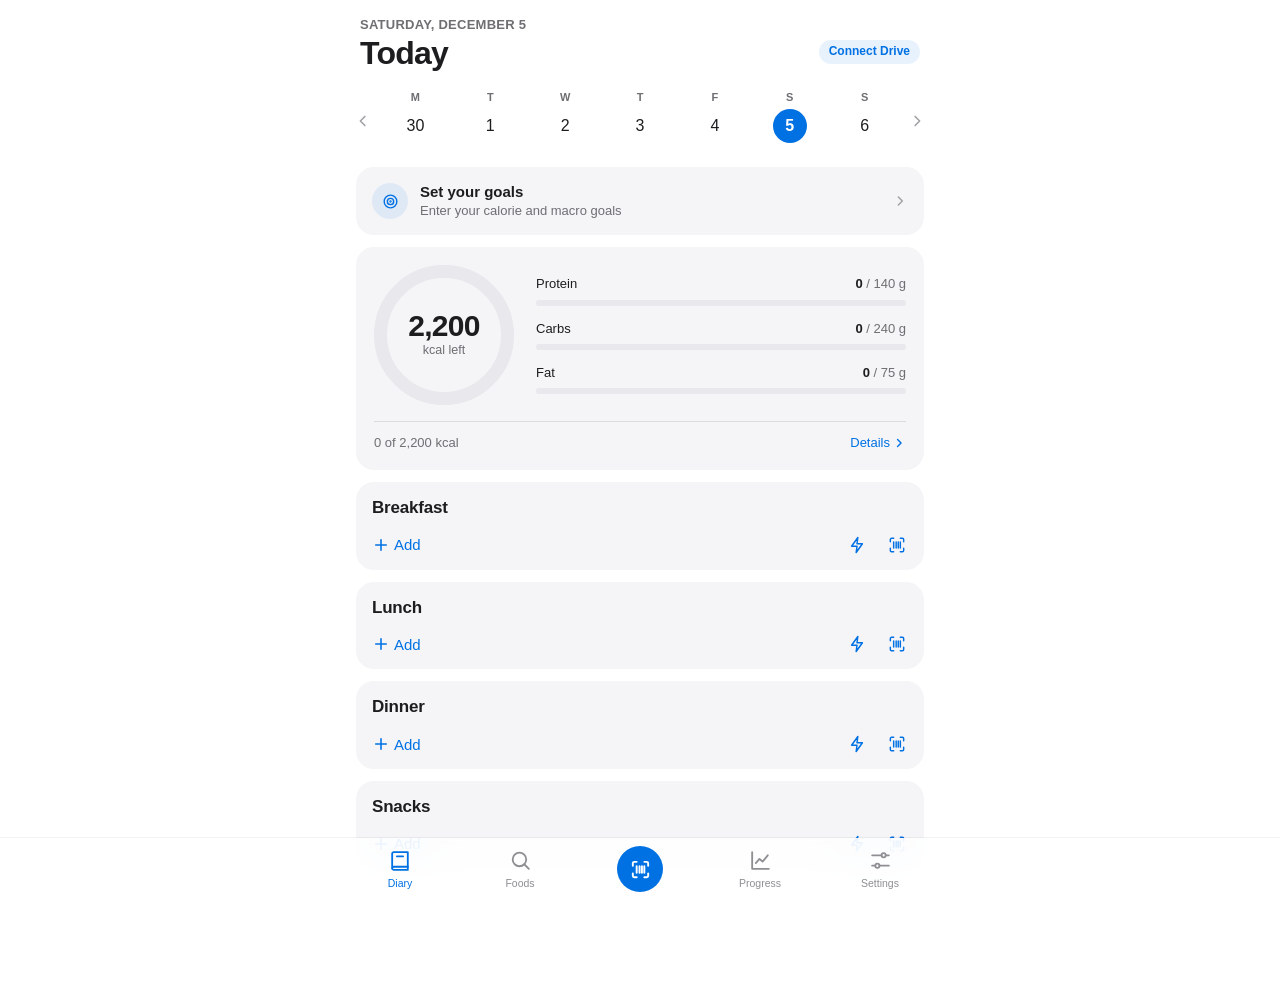
==== index.html @ a3d45254 "Harden security and release process (step 10) Strict Content-Security-Policy (meta tag): own scripts" ====
<!doctype html>
<html lang="de" data-theme="light">
<head>
<meta charset="utf-8">
<!-- Content-Security-Policy. GitHub Pages cannot send headers, so this is a meta tag (frame-ancestors is not available that way).
     Why it matters: the app holds a Google Drive token and renders text from Open Food Facts, USDA and Drive files.
     No inline or eval'd script; network and images only to the hosts below. tests/security.test.js keeps this list honest. -->
<meta http-equiv="Content-Security-Policy" content="default-src 'self'; script-src 'self' https://accounts.google.com/gsi/client; style-src 'self' 'unsafe-inline' https://accounts.google.com/gsi/style; style-src-elem 'self' https://accounts.google.com/gsi/style; style-src-attr 'unsafe-inline'; img-src 'self' data: blob: https://images.openfoodfacts.org; connect-src 'self' https://www.googleapis.com https://accounts.google.com/gsi/ https://world.openfoodfacts.org https://search.openfoodfacts.org https://api.nal.usda.gov; frame-src https://accounts.google.com/gsi/; media-src 'self' blob:; worker-src 'self'; manifest-src 'self'; object-src 'none'; base-uri 'none'; form-action 'none'">
<meta name="viewport" content="width=device-width,initial-scale=1,viewport-fit=cover">
<meta name="theme-color" content="#ffffff">
<meta name="description" content="FitScan – Free calorie &amp; macro tracker – unlimited barcode scans, no paywall. No account, your data stays on your device.">
<title>FitScan – Free calorie &amp; macro tracker</title>
<link rel="manifest" href="manifest.webmanifest">
<link rel="icon" href="icons/icon.svg" type="image/svg+xml">
<link rel="icon" href="icons/favicon-32.png" sizes="32x32">
<link rel="apple-touch-icon" href="icons/icon-180.png">
<meta name="apple-mobile-web-app-capable" content="yes">
<meta name="apple-mobile-web-app-status-bar-style" content="default">
<link rel="stylesheet" href="style.css">
</head>
<body>
<div id="app">
  <header class="topbar">
    <div class="grow"><p id="pageSub" class="eyebrow hidden"></p><h1 id="pageTitle">Tagebuch</h1></div>
    <div id="topActions"></div>
    <button id="syncPill" class="sync-pill" type="button" aria-live="polite"></button>
  </header>
  <main id="view"></main>
  <nav class="tabbar">
    <button data-tab="diary" class="active"><span data-ic="book"></span><span data-t="Tagebuch">Tagebuch</span></button>
    <button data-tab="library"><span data-ic="search"></span><span data-t="Lebensmittel">Lebensmittel</span></button>
    <button data-tab="scan" class="scan-tab" data-tl="Scannen" aria-label="Scannen"><span class="scan-btn" data-ic="scan"></span></button>
    <button data-tab="progress"><span data-ic="chart"></span><span data-t="Fortschritt">Fortschritt</span></button>
    <button data-tab="profile"><span data-ic="settings"></span><span data-t="Einstellungen">Einstellungen</span></button>
  </nav>
</div>
<div id="sheetBackdrop" class="backdrop hidden"></div>
<div id="sheet" class="sheet hidden" role="dialog" aria-modal="true"></div>
<div id="scanner" class="scanner hidden">
  <video id="scanVideo" playsinline muted></video>
  <div class="scan-frame"><i></i><i></i><i></i><i></i></div>
  <div class="scan-top"><button class="glass-btn" id="scanClose" data-ic="x" data-tl="Schließen"></button><span id="scanStatus"></span><button class="glass-btn" id="scanTorch" data-ic="torch" data-tl="Licht"></button></div>
  <div id="scanTray" class="tray"></div>
  <div class="scan-bottom">
    <button class="glass-pill" id="scanMode"><span data-ic="repeat"></span><span id="scanModeL"></span></button>
    <div class="scan-actions">
      <button class="glass-pill" id="scanManual"><span data-ic="keyboard"></span><span data-t="Nummer eingeben">Nummer eingeben</span></button>
      <label class="glass-pill"><span data-ic="image"></span><span data-t="Foto">Foto</span><input type="file" accept="image/*" id="scanFile" hidden></label>
    </div>
  </div>
</div>
<div id="toast" class="toast" role="status" aria-live="polite"></div>
<script src="vendor/chart.umd.min.js"></script>
<script src="vendor/zxing.min.js"></script>
<script src="i18n.js"></script>
<script src="foods.js"></script>
<script src="icons.js"></script>
<script src="core.js"></script>
<script src="ui.js"></script>
<script src="usda.js"></script>
<script src="diary.js"></script>
<script src="food.js"></script>
<script src="progress.js"></script>
<script src="settings.js"></script>
<script src="dayfile.js"></script>
<script src="merge.js"></script>
<script src="driveclient.js"></script>
<script src="driveauth.js"></script>
<script src="sync.js"></script>
<script src="syncapp.js"></script>
</body>
</html>
---- style.css ----
/* FitScan – design tokens */
:root {
  --bg: #fff; --fill: #f5f5f7; --fill2: #e8e8ed; --track: #e8e8ed; --switch-off: #e3e3e8;
  --line: rgba(0, 0, 0, .07); --sep: rgba(60, 60, 67, .13);
  --txt: #1d1d1f; --mut: #6e6e73; --mut2: #a1a1a6; --tab-off: #8e8e93;
  --acc: #0071e3; --acc-soft: rgba(0, 113, 227, .09);
  --p: #6250d6; --c: #eb6834; --f: #1baf7a; --flame: #ff9500;
  --danger: #ff3b30; --danger-ink: #d70015;
  --safeb: env(safe-area-inset-bottom, 0px); --safet: env(safe-area-inset-top, 0px);
  --font: -apple-system, BlinkMacSystemFont, "SF Pro Text", "SF Pro Display", Inter, "Segoe UI Variable Text", "Segoe UI", Roboto, "Helvetica Neue", Arial, sans-serif;
  color-scheme: light;
}
[data-theme=dark] {
  --bg: #000; --fill: #1c1c1e; --fill2: #2c2c2e; --track: #2c2c2e; --switch-off: #39393d;
  --line: rgba(255, 255, 255, .09); --sep: rgba(84, 84, 88, .55);
  --txt: #f5f5f7; --mut: #98989d; --mut2: #636366;
  --acc: #0a84ff; --acc-soft: rgba(10, 132, 255, .16);
  --p: #9085e9; --c: #d95926; --f: #199e70;
  --danger: #ff453a; --danger-ink: #ff6961;
  color-scheme: dark;
}

/* Base */
* { box-sizing: border-box; -webkit-tap-highlight-color: transparent; }
html, body { margin: 0; background: var(--bg); color: var(--txt); font: 16px/1.4 var(--font); -webkit-font-smoothing: antialiased; text-rendering: optimizeLegibility; }
button, input, select { font: inherit; color: inherit; }
button { cursor: pointer; }
:focus-visible { outline: 2px solid var(--acc); outline-offset: 2px; }
.hidden { display: none !important; }
.grow { flex: 1; min-width: 0; }
.ic { width: 1.2em; height: 1.2em; flex: none; display: inline-block; vertical-align: -.22em; }
.ic.fill { fill: #ff9f0a; color: #ff9f0a; }
b, .stat-v, .kcal, .row-val, .card-v, .big { font-variant-numeric: tabular-nums; }
.acc { color: var(--acc); }
.mut, .sub { color: var(--mut); }
.center { text-align: center; }

/* Shell */
#app { max-width: 600px; margin: 0 auto; min-height: 100vh; padding-bottom: calc(92px + var(--safeb)); }
.topbar { position: sticky; top: 0; z-index: 5; display: flex; align-items: flex-end; gap: 12px; padding: calc(16px + var(--safet)) 20px 10px; background: var(--bg); transition: box-shadow .2s, background .2s; }
.topbar.scrolled { background: color-mix(in srgb, var(--bg) 82%, transparent); -webkit-backdrop-filter: saturate(180%) blur(20px); backdrop-filter: saturate(180%) blur(20px); box-shadow: 0 .5px 0 var(--sep); }
.topbar h1 { margin: 0; font-size: 32px; line-height: 1.12; font-weight: 700; letter-spacing: -.024em; white-space: nowrap; overflow: hidden; text-overflow: ellipsis; }
.eyebrow { margin: 0 0 2px; font-size: 13px; font-weight: 600; color: var(--mut); text-transform: uppercase; letter-spacing: .02em; }
#topActions { display: flex; gap: 4px; padding-bottom: 4px; }
.top-btn { border: 0; background: none; color: var(--acc); font-size: 16px; font-weight: 500; padding: 6px 4px; }
main { padding: 6px 16px 24px; }

.tabbar { position: fixed; bottom: 0; left: 0; right: 0; z-index: 10; display: flex; justify-content: space-around; align-items: center;
  padding: 6px max(8px, calc(50% - 300px)) calc(6px + var(--safeb)); background: color-mix(in srgb, var(--bg) 82%, transparent);
  -webkit-backdrop-filter: saturate(180%) blur(20px); backdrop-filter: saturate(180%) blur(20px); box-shadow: 0 -.5px 0 var(--sep); }
.tabbar button { flex: 1; height: 50px; border: 0; background: none; display: flex; flex-direction: column; align-items: center; justify-content: center; gap: 3px; font-size: 10.5px; font-weight: 500; color: var(--tab-off); }
.tabbar button > span:first-child { display: flex; }
.tabbar .ic { width: 25px; height: 25px; }
.tabbar button.active { color: var(--acc); }
.scan-btn { width: 46px; height: 46px; border-radius: 50%; background: var(--acc); color: #fff; align-items: center; justify-content: center; transition: transform .15s; }
.scan-tab:active .scan-btn { transform: scale(.92); }
.tabbar .scan-btn .ic { width: 23px; height: 23px; stroke-width: 2; }

/* Cards & lists */
.card { background: var(--fill); border-radius: 18px; padding: 16px; margin-bottom: 12px; }
.card.list { padding: 0; overflow: hidden; }
.card-h { display: flex; align-items: baseline; justify-content: space-between; gap: 10px; margin-bottom: 12px; }
.card-h h3 { margin: 0; font-size: 17px; font-weight: 600; letter-spacing: -.012em; }
.card-v { font-size: 15px; color: var(--mut); }
.row-item { position: relative; display: flex; align-items: center; gap: 12px; width: 100%; min-height: 50px; padding: 11px 16px; border: 0; background: none; text-align: left; color: inherit; font: inherit; --inset: 16px; }
.row-item + .row-item::before { content: ''; position: absolute; top: 0; right: 0; left: var(--inset); height: .5px; background: var(--sep); }
.row-item.food, .row-item.entry, .row-item.action { --inset: 68px; }
.row-item.nav { --inset: 60px; }
button.row-item:active, .row-item.food:active, .row-item.entry:active, label.row-item.nav:active { background: var(--fill2); }
.row-item.food, .row-item.entry, label.row-item.nav { cursor: pointer; }
.nm { display: block; font-weight: 500; white-space: nowrap; overflow: hidden; text-overflow: ellipsis; }
.sub { display: block; font-size: 13px; white-space: nowrap; overflow: hidden; text-overflow: ellipsis; }
.row-val { font-size: 15px; color: var(--mut); white-space: nowrap; }
.row-val.acc { color: var(--acc); font-weight: 500; }
.row-val b { color: var(--txt); font-weight: 500; }
.row-ic { width: 30px; height: 30px; border-radius: 8px; background: var(--acc-soft); color: var(--acc); display: flex; align-items: center; justify-content: center; flex: none; }
.row-ic .ic { width: 18px; height: 18px; }
.ic.chev { width: 16px; height: 16px; color: var(--mut2); stroke-width: 2.25; }
.list-h { padding: 16px 16px 6px; font-size: 13px; font-weight: 600; color: var(--mut); }
.list-h + .row-item::before { display: none; }
.danger-row { justify-content: center; color: var(--danger-ink); font-weight: 500; }
.kcal { font-size: 15px; font-weight: 500; white-space: nowrap; }

.sec { display: flex; align-items: baseline; justify-content: space-between; gap: 10px; margin: 26px 4px 10px; }
.sec h4 { margin: 0; font-size: 20px; font-weight: 700; letter-spacing: -.018em; }
.sec > span { font-size: 13px; color: var(--mut); }
.sec .link-btn { padding: 0; }
.sec .cols { display: flex; gap: 0; }
.sec .cols span { width: 76px; text-align: right; }

/* Buttons */
.btn { height: 50px; padding: 0 20px; border: 0; border-radius: 14px; background: var(--acc); color: #fff; font-size: 16px; font-weight: 600; display: inline-flex; align-items: center; justify-content: center; gap: 8px; transition: transform .12s, opacity .12s; white-space: nowrap; }
.btn:active { transform: scale(.98); opacity: .85; }
.btn.block { display: flex; width: 100%; }
.btn.secondary { background: var(--acc-soft); color: var(--acc); }
.btn.plain { background: none; color: var(--acc); height: 44px; font-weight: 500; }
.btn.danger { background: var(--danger); }
.btn.danger-text { color: var(--danger-ink); }
.btn.sm { height: 32px; padding: 0 14px; border-radius: 999px; font-size: 14px; }
.btn[disabled] { opacity: .4; pointer-events: none; }
.btn .ic { width: 18px; height: 18px; }
main > .btn.block { margin-bottom: 12px; }
.stack { display: grid; gap: 8px; margin-top: 16px; }
.link-btn { border: 0; background: none; color: var(--acc); font-size: 15px; font-weight: 500; display: inline-flex; align-items: center; gap: 4px; padding: 8px; }
.link-btn .ic { width: 18px; height: 18px; stroke-width: 2.1; }
.link-btn.quiet { color: var(--mut); }
.icon-plain { width: 38px; height: 38px; border: 0; border-radius: 10px; background: none; color: var(--acc); display: inline-flex; align-items: center; justify-content: center; flex: none; }
.icon-plain:active { background: var(--acc-soft); }
.icon-plain .ic { width: 20px; height: 20px; }
.icon-btn { width: 44px; height: 44px; border: 0; border-radius: 12px; background: var(--fill); color: var(--acc); display: inline-flex; align-items: center; justify-content: center; flex: none; }
.icon-btn .ic { width: 21px; height: 21px; }
.round-btn { width: 36px; height: 36px; border: 0; border-radius: 50%; background: var(--bg); color: var(--acc); display: inline-flex; align-items: center; justify-content: center; flex: none; }
.round-btn.fill { background: var(--acc); color: #fff; }
.round-btn .ic { width: 18px; height: 18px; stroke-width: 2.2; }
.round-btn:active { transform: scale(.92); }
.add-btn { width: 30px; height: 30px; border: 0; border-radius: 50%; background: var(--acc-soft); color: var(--acc); display: inline-flex; align-items: center; justify-content: center; flex: none; }
.add-btn .ic { width: 18px; height: 18px; stroke-width: 2.25; }

/* Segmented control, chips, selects */
.seg { display: flex; gap: 2px; padding: 2px; border-radius: 10px; background: var(--fill2); }
.seg button { flex: 1; height: 32px; border: 0; border-radius: 8px; background: none; font-size: 13.5px; font-weight: 500; padding: 0 8px; white-space: nowrap; transition: background .15s; }
.seg button.on { background: var(--bg); font-weight: 600; box-shadow: 0 1px 3px rgba(0, 0, 0, .1), 0 0 0 .5px rgba(0, 0, 0, .04); }
.sheet .seg, .onb .seg { background: var(--fill); }
.sheet .seg button.on, .onb .seg button.on { background: var(--bg); }
[data-theme=dark] .seg button.on { background: #636366; }
.seg.sm button { height: 28px; font-size: 13px; }
.row-item .seg { flex: none; min-width: 190px; }
.chips { display: flex; gap: 8px; overflow-x: auto; margin: 0 -16px 14px; padding: 0 16px; scrollbar-width: none; }
.chips::-webkit-scrollbar { display: none; }
.chip { flex: none; height: 32px; padding: 0 14px; border: 0; border-radius: 999px; background: var(--fill); font-size: 14px; font-weight: 500; white-space: nowrap; }
.chip.on { background: var(--acc); color: #fff; }
.card .chip { background: var(--bg); }
.card .chip.on { background: var(--acc); }
.mini-select { appearance: none; -webkit-appearance: none; border: 0; border-radius: 8px; background: var(--fill) url("data:image/svg+xml,%3Csvg xmlns='http://www.w3.org/2000/svg' viewBox='0 0 24 24' fill='none' stroke='%238e8e93' stroke-width='2.5' stroke-linecap='round' stroke-linejoin='round'%3E%3Cpath d='m7 10 5-5 5 5M7 14l5 5 5-5'/%3E%3C/svg%3E") no-repeat right 6px center / 13px;
  color: var(--acc); font-size: 14px; font-weight: 500; padding: 5px 24px 5px 10px; max-width: 100%; }
.card .mini-select { background-color: var(--bg); }

/* Forms */
.form { display: grid; gap: 14px; }
.form .btn.block { margin-top: 6px; }
.form .btn.plain.block { margin-top: -6px; }
.field { display: grid; gap: 6px; min-width: 0; }
.field > span:first-child { font-size: 13px; font-weight: 500; color: var(--mut); padding-left: 4px; }
.field-in { display: flex; align-items: center; gap: 6px; height: 48px; padding: 0 14px; border-radius: 12px; background: var(--fill); transition: box-shadow .15s; }
.field-in:focus-within { box-shadow: inset 0 0 0 1.5px var(--acc); }
.field-in input, .field-in select { flex: 1; min-width: 0; height: 100%; border: 0; background: none; outline: none; font-size: 16px; appearance: none; -webkit-appearance: none; }
.field-in em { font-style: normal; font-size: 14px; color: var(--mut); }
.input { width: 100%; height: 48px; padding: 0 14px; border: 0; border-radius: 12px; background: var(--fill); font-size: 16px; outline: none; }
.input:focus { box-shadow: inset 0 0 0 1.5px var(--acc); }
select.input { appearance: none; -webkit-appearance: none; background: var(--fill) url("data:image/svg+xml,%3Csvg xmlns='http://www.w3.org/2000/svg' viewBox='0 0 24 24' fill='none' stroke='%238e8e93' stroke-width='2.5' stroke-linecap='round' stroke-linejoin='round'%3E%3Cpath d='m7 10 5-5 5 5M7 14l5 5 5-5'/%3E%3C/svg%3E") no-repeat right 12px center / 15px; padding-right: 34px; }
.inline-in { display: inline-flex; align-items: center; gap: 6px; flex: none; }
.inline-in input { width: 76px; height: 32px; padding: 0 10px; border: 0; border-radius: 8px; background: var(--bg); text-align: right; font-size: 15px; outline: none; }
.inline-in input:focus { box-shadow: inset 0 0 0 1.5px var(--acc); }
.inline-in em { font-style: normal; font-size: 14px; color: var(--mut); }
.grid2 { display: grid; grid-template-columns: 1fr 1fr; gap: 12px; }
.grid3 { display: grid; grid-template-columns: repeat(3, 1fr); gap: 12px; }
.grid4 { display: grid; grid-template-columns: repeat(4, 1fr); gap: 8px; }
.grid2.gap, .grid3.gap { row-gap: 18px; }
.hint { font-size: 13px; color: var(--mut); line-height: 1.45; margin: 10px 4px 0; }
.hint.flush { margin: 0; }
.hint.pad { margin: 0; padding: 14px 16px; }
.hint.warn { color: var(--c); }
.lead { font-size: 15px; line-height: 1.5; color: var(--mut); margin: 0 0 16px; }
.lead.break { word-break: break-all; color: var(--txt); }
.switch { appearance: none; -webkit-appearance: none; flex: none; width: 51px; height: 31px; margin: 0; border-radius: 999px; background: var(--switch-off); position: relative; cursor: pointer; transition: background .2s; }
.switch::before { content: ''; position: absolute; top: 2px; left: 2px; width: 27px; height: 27px; border-radius: 50%; background: #fff; box-shadow: 0 2px 6px rgba(0, 0, 0, .18); transition: transform .2s cubic-bezier(.3, .7, .3, 1); }
.switch:checked { background: var(--acc); }
.switch:checked::before { transform: translateX(20px); }
input[type=range] { width: 100%; accent-color: var(--acc); margin: 0; }
.range-l { display: flex; justify-content: space-between; font-size: 14px; color: var(--mut); margin: 4px 4px 8px; }
.range-l b { color: var(--txt); font-weight: 600; }

/* Diary */
.week { display: flex; align-items: center; margin: 0 -8px 14px; }
.wk-nav { width: 30px; height: 44px; border: 0; background: none; color: var(--mut2); display: flex; align-items: center; justify-content: center; flex: none; }
.wk-nav .ic { width: 18px; height: 18px; stroke-width: 2.2; }
.wd { flex: 1; display: flex; flex-direction: column; align-items: center; gap: 4px; padding: 2px 0; border: 0; background: none; min-width: 0; }
.wd-l { font-size: 11px; font-weight: 600; color: var(--mut); text-transform: uppercase; }
.wd-n { width: 34px; height: 34px; border-radius: 50%; display: flex; align-items: center; justify-content: center; font-size: 16px; font-weight: 500; font-variant-numeric: tabular-nums; transition: background .15s; }
.wd.today .wd-n { color: var(--acc); font-weight: 650; }
.wd.on .wd-n { background: var(--acc); color: #fff; font-weight: 650; }
.wd i { width: 4px; height: 4px; border-radius: 50%; }
.wd i.on { background: var(--mut2); }
.banner { display: flex; align-items: center; gap: 12px; width: 100%; border: 0; text-align: left; color: inherit; font: inherit; padding: 14px 16px; }
.banner b { display: block; font-size: 15px; font-weight: 600; }
.banner .sub, label.row-item .sub { white-space: normal; }
.banner-ic { width: 36px; height: 36px; border-radius: 50%; background: var(--acc-soft); color: var(--acc); display: flex; align-items: center; justify-content: center; flex: none; }
.banner-ic .ic { width: 19px; height: 19px; }
.badge { font-size: 12px; font-weight: 600; padding: 3px 9px; border-radius: 999px; background: var(--acc); color: #fff; }
.summary { cursor: pointer; padding: 18px; }
.sum-top { display: flex; align-items: center; gap: 22px; }
.ring { position: relative; flex: none; }
.ring svg { display: block; transform: rotate(-90deg); }
.ring circle { transition: stroke-dashoffset .7s cubic-bezier(.2, .8, .2, 1); }
.ring .center { position: absolute; inset: 0; display: flex; flex-direction: column; align-items: center; justify-content: center; }
.ring .big { font-size: 30px; font-weight: 700; letter-spacing: -.025em; line-height: 1.1; }
.ring .sub { font-size: 12.5px; }
.macros { flex: 1; min-width: 0; display: flex; flex-direction: column; gap: 14px; }
.mrow .lbl { display: flex; justify-content: space-between; gap: 6px; font-size: 13px; margin-bottom: 6px; }
.mrow .lbl > span:first-child { font-weight: 500; }
.mrow .val { color: var(--mut); white-space: nowrap; }
.mrow .val b { color: var(--txt); font-weight: 600; }
.mrow .val.over, .mrow .val.over b { color: var(--danger-ink); }
.bar { height: 6px; border-radius: 3px; background: var(--track); overflow: hidden; }
.bar > i { display: block; height: 100%; border-radius: 3px; transition: width .7s cubic-bezier(.2, .8, .2, 1); }
.sum-foot { display: flex; align-items: center; gap: 12px; margin-top: 16px; padding-top: 12px; border-top: .5px solid var(--sep); font-size: 13px; color: var(--mut); }
.streak { display: inline-flex; align-items: center; gap: 3px; color: var(--txt); font-weight: 600; }
.streak .ic { color: var(--flame); width: 15px; height: 15px; }
.sum-foot .link { display: inline-flex; align-items: center; gap: 2px; color: var(--acc); font-weight: 500; }
.sum-foot .link .ic { width: 14px; height: 14px; stroke-width: 2.4; }
.meal { padding: 0; }
.meal .card-h { padding: 14px 16px 4px; margin: 0; }
.meal-f { display: flex; align-items: center; gap: 2px; padding: 2px 8px 6px; }
.meal .list + .meal-f { border-top: .5px solid var(--sep); margin-top: 0; padding-top: 4px; }
.entry .sub { font-variant-numeric: tabular-nums; }
.water-row { display: flex; align-items: center; gap: 12px; }
.segs { flex: 1; display: flex; gap: 4px; min-width: 0; }
.segs button { flex: 1; height: 26px; min-width: 0; border: 0; border-radius: 6px; background: var(--bg); padding: 0; transition: background .2s; }
.segs button.on { background: var(--acc); }
.row-card { display: flex; align-items: center; gap: 12px; width: 100%; border: 0; text-align: left; color: inherit; font: inherit; padding: 13px 16px; }
.fast-row { display: flex; align-items: center; gap: 14px; }
.fast-time { font-size: 22px; font-weight: 650; letter-spacing: -.02em; font-variant-numeric: tabular-nums; }

/* Stats */
.stat { display: flex; flex-direction: column; gap: 2px; min-width: 0; }
.stat-l { font-size: 12.5px; font-weight: 500; color: var(--mut); }
.stat-v { font-size: 24px; font-weight: 650; letter-spacing: -.025em; line-height: 1.2; white-space: nowrap; }
.stat-v small { font-size: 13px; font-weight: 500; color: var(--mut); margin-left: 3px; letter-spacing: 0; }
.stat-n { font-size: 12px; color: var(--mut); }
.grid4 .stat-v { font-size: 18px; }
.compare { display: flex; align-items: center; justify-content: space-around; text-align: center; }
.compare b { display: block; font-size: 30px; font-weight: 700; letter-spacing: -.025em; }
.compare .ic { width: 22px; height: 22px; }
.macrobar { display: flex; gap: 2px; height: 10px; border-radius: 5px; overflow: hidden; }
.macrobar i { display: block; height: 100%; }
.legend { display: flex; flex-wrap: wrap; gap: 6px 16px; font-size: 13px; color: var(--mut); margin-top: 12px; }
.legend.center { justify-content: center; }
.legend b { color: var(--txt); font-weight: 600; }
.dot { display: inline-block; width: 8px; height: 8px; border-radius: 50%; margin-right: 6px; vertical-align: 1px; }
.plan-card { display: flex; flex-direction: column; gap: 4px; padding: 20px; }
.plan-card .legend { margin: 6px 0 8px; }
.plan-k { font-size: 17px; color: var(--mut); font-weight: 500; }
.plan-k b { font-size: 40px; font-weight: 700; letter-spacing: -.03em; color: var(--txt); }
.plan-k.big b { font-size: 54px; }
.plan-mini .legend { margin-bottom: 8px; }
.foot { text-align: center; font-size: 12.5px; line-height: 1.6; color: var(--mut); margin: 22px 12px 8px; }
.foot a { color: var(--acc); text-decoration: none; }

/* Library */
.context { display: flex; align-items: center; flex-wrap: wrap; gap: 6px; font-size: 14px; color: var(--mut); margin: 0 0 12px; }
.searchbar { display: flex; gap: 8px; margin-bottom: 12px; }
.search-field { flex: 1; display: flex; align-items: center; gap: 8px; height: 44px; padding: 0 12px; border-radius: 12px; background: var(--fill); color: var(--mut); min-width: 0; }
.search-field .ic { width: 18px; height: 18px; }
.search-field input { flex: 1; min-width: 0; border: 0; background: none; outline: none; font-size: 16px; color: var(--txt); }
.search-field input::-webkit-search-cancel-button { filter: grayscale(1); }
.sheet .search-field { margin-top: 4px; }
.thumb { width: 40px; height: 40px; border-radius: 10px; flex: none; background: var(--fill2); color: var(--mut); display: flex; align-items: center; justify-content: center; font-size: 16px; font-weight: 600; }
.thumb.img { object-fit: contain; background: #fff; box-shadow: inset 0 0 0 .5px var(--line); }
.thumb.acc { background: var(--acc-soft); color: var(--acc); }
.thumb .ic { width: 20px; height: 20px; }
.thumb.big { width: 56px; height: 56px; border-radius: 14px; font-size: 22px; }
.ck { width: 22px; height: 22px; border-radius: 50%; border: 1.5px solid var(--mut2); display: flex; align-items: center; justify-content: center; color: transparent; flex: none; transition: .15s; }
.ck.on { background: var(--acc); border-color: var(--acc); color: #fff; }
.ck .ic { width: 14px; height: 14px; stroke-width: 3; }
.tag { display: inline-block; font-size: 11px; font-weight: 600; padding: 2px 6px; border-radius: 6px; background: var(--fill2); color: var(--mut); margin-left: 6px; vertical-align: 1px; }
.nsm { display: inline-flex; align-items: center; justify-content: center; width: 16px; height: 16px; border-radius: 4px; color: #fff; font-size: 10px; font-weight: 700; margin-left: 6px; vertical-align: 1px; }
.ns { display: inline-block; color: #fff; font-weight: 700; font-size: 11.5px; padding: 3px 8px; border-radius: 6px; }
.badges { display: flex; gap: 6px; margin-top: 8px; align-items: center; }
.badges .tag { margin: 0; }
.empty { text-align: center; padding: 48px 28px; color: var(--mut); }
.empty .ic { width: 36px; height: 36px; color: var(--mut2); stroke-width: 1.5; }
.empty p { margin: 10px 0 0; font-size: 14px; line-height: 1.5; }
.spinner { width: 22px; height: 22px; border: 2.5px solid var(--fill2); border-top-color: var(--acc); border-radius: 50%; animation: spin .8s linear infinite; margin: 24px auto; }
.multibar { position: fixed; left: 12px; right: 12px; margin: 0 auto; max-width: 568px; bottom: calc(76px + var(--safeb)); display: flex; align-items: center; gap: 10px; padding: 8px 8px 8px 16px;
  background: color-mix(in srgb, var(--bg) 88%, transparent); -webkit-backdrop-filter: saturate(180%) blur(20px); backdrop-filter: saturate(180%) blur(20px); border-radius: 16px; box-shadow: 0 8px 30px rgba(0, 0, 0, .12), 0 0 0 .5px var(--sep); z-index: 15; font-size: 15px; font-weight: 500; animation: rise .25s; }

/* Food sheet */
.food-head { align-items: center; }
.live { display: flex; align-items: center; justify-content: space-between; gap: 12px; padding: 14px 16px; margin-bottom: 14px; border-radius: 16px; background: var(--fill); }
.live-k b { font-size: 34px; font-weight: 700; letter-spacing: -.03em; }
.live-k span { font-size: 15px; color: var(--mut); margin-left: 4px; }
.live-m { display: flex; flex-direction: column; gap: 3px; font-size: 13px; color: var(--mut); }
.live-m b { color: var(--txt); font-weight: 600; }
.amount { display: grid; grid-template-columns: 112px 1fr; gap: 8px; }
.amount .qty { text-align: center; font-size: 18px; font-weight: 600; }
.presets { margin: 10px -20px 14px; padding: 0 20px; }
.presets .chip { height: 30px; font-size: 13.5px; }
.ntable .row-item { min-height: 42px; padding-top: 9px; padding-bottom: 9px; }
.ntable .row-val { width: 76px; text-align: right; font-size: 14px; }
.ntable .micro .grow { padding-left: 12px; color: var(--mut); font-size: 14px; }

/* Charts */
.chart-card .chips { margin-bottom: 12px; }
.chart-card .seg { margin-bottom: 14px; background: var(--fill2); }
.chartbox { position: relative; height: 240px; }
.chart-foot { display: flex; flex-direction: column; gap: 10px; margin-top: 12px; }
.chart-foot .hint { margin: 0 2px; }
.chart-foot .hint:empty { display: none; }
.chart-opts { display: flex; gap: 6px; flex-wrap: wrap; }
.chart-opts:empty { display: none; }

/* Sheet */
.backdrop { position: fixed; inset: 0; z-index: 20; background: rgba(0, 0, 0, .32); animation: fade .25s; }
.backdrop.closing { animation: fadeOut .2s forwards; }
.sheet { position: fixed; left: 0; right: 0; bottom: 0; z-index: 21; max-width: 600px; max-height: 92vh; margin: 0 auto; overflow: auto; overscroll-behavior: contain;
  background: var(--bg); border-radius: 22px 22px 0 0; padding: 6px 20px calc(24px + var(--safeb)); animation: sheetUp .34s cubic-bezier(.32, .72, 0, 1); transition: transform .25s cubic-bezier(.32, .72, 0, 1); }
.sheet.instant { animation: none; }
.sheet.closing { animation: sheetDown .2s ease-in forwards; }
[data-theme=dark] .sheet { background: var(--fill); }
[data-theme=dark] .sheet .card, [data-theme=dark] .sheet .field-in, [data-theme=dark] .sheet .input, [data-theme=dark] .sheet .live, [data-theme=dark] .sheet .search-field, [data-theme=dark] .sheet .chip:not(.on), [data-theme=dark] .sheet .seg { background-color: var(--fill2); }
.grab { width: 36px; height: 5px; border-radius: 3px; background: var(--fill2); margin: 2px auto 10px; }
[data-theme=dark] .grab { background: var(--mut2); }
.sh-head { display: flex; align-items: flex-start; gap: 12px; margin-bottom: 18px; }
.sh-head h2 { margin: 0; font-size: 21px; line-height: 1.25; font-weight: 700; letter-spacing: -.018em; overflow-wrap: anywhere; }
.sh-head .sub { margin: 4px 0 0; font-size: 14px; white-space: normal; line-height: 1.4; }
.close { width: 32px; height: 32px; border: 0; border-radius: 50%; background: var(--fill); color: var(--mut); display: flex; align-items: center; justify-content: center; flex: none; }
.close .ic { width: 17px; height: 17px; stroke-width: 2.4; }
[data-theme=dark] .close { background: var(--fill2); }
.sheet > .btn.block { margin-top: 10px; }
.sheet > .btn.plain.block { margin-top: 2px; }
.sheet .sec { margin: 24px 4px 8px; }
.sheet .sec h4 { font-size: 17px; font-weight: 600; }
.sheet .card { margin-bottom: 10px; }
.stepper { display: flex; align-items: center; justify-content: center; gap: 18px; margin: 6px 0 22px; }
.stepper .round-btn { width: 44px; height: 44px; background: var(--fill); }
[data-theme=dark] .stepper .round-btn { background: var(--fill2); }
.stepper-val { display: flex; align-items: baseline; gap: 6px; }
.stepper-val input { width: 150px; border: 0; background: none; outline: none; text-align: center; font-size: 46px; font-weight: 700; letter-spacing: -.03em; font-variant-numeric: tabular-nums; }
.stepper-val span { font-size: 18px; color: var(--mut); }
.stepper + .field { margin-bottom: 6px; }

/* Toast */
.toast { position: fixed; left: 50%; bottom: calc(92px + var(--safeb)); z-index: 50; display: flex; align-items: center; gap: 16px; max-width: min(92%, 520px); padding: 12px 16px; border-radius: 14px;
  background: rgba(29, 29, 31, .92); -webkit-backdrop-filter: blur(20px); backdrop-filter: blur(20px); color: #fff; font-size: 14px; font-weight: 500; box-shadow: 0 8px 30px rgba(0, 0, 0, .18);
  opacity: 0; transform: translate(-50%, 16px); pointer-events: none; transition: opacity .25s, transform .3s cubic-bezier(.32, .72, 0, 1); }
.toast span { overflow: hidden; text-overflow: ellipsis; white-space: nowrap; }
.toast.show { opacity: 1; transform: translate(-50%, 0); }
.toast.show.actionable { pointer-events: auto; }
.toast button { border: 0; background: none; color: #64b5ff; font-weight: 600; font-size: 14px; padding: 0; flex: none; }
[data-theme=dark] .toast { background: rgba(58, 58, 60, .95); }

/* Scanner */
.scanner { position: fixed; inset: 0; z-index: 30; background: #000; color: #fff; }
.scanner video { width: 100%; height: 100%; object-fit: cover; }
.scan-frame { position: absolute; left: 50%; top: 42%; width: 76%; max-width: 360px; aspect-ratio: 1.5; transform: translate(-50%, -50%); border-radius: 24px; box-shadow: 0 0 0 9999px rgba(0, 0, 0, .45); }
.scan-frame i { position: absolute; width: 34px; height: 34px; border: 0 solid #fff; }
.scan-frame i:nth-child(1) { top: 0; left: 0; border-top-width: 4px; border-left-width: 4px; border-top-left-radius: 24px; }
.scan-frame i:nth-child(2) { top: 0; right: 0; border-top-width: 4px; border-right-width: 4px; border-top-right-radius: 24px; }
.scan-frame i:nth-child(3) { bottom: 0; left: 0; border-bottom-width: 4px; border-left-width: 4px; border-bottom-left-radius: 24px; }
.scan-frame i:nth-child(4) { bottom: 0; right: 0; border-bottom-width: 4px; border-right-width: 4px; border-bottom-right-radius: 24px; }
.scan-top { position: absolute; top: 0; left: 0; right: 0; display: flex; align-items: center; justify-content: space-between; gap: 12px; padding: calc(12px + var(--safet)) 16px; text-align: center; font-size: 15px; font-weight: 500; }
#scanStatus { flex: 1; text-shadow: 0 1px 8px rgba(0, 0, 0, .5); }
.glass-btn { width: 40px; height: 40px; border: 0; border-radius: 50%; background: rgba(255, 255, 255, .18); -webkit-backdrop-filter: blur(20px); backdrop-filter: blur(20px); color: #fff; display: flex; align-items: center; justify-content: center; flex: none; }
.glass-btn .ic { width: 20px; height: 20px; }
.glass-btn.on { background: #fff; color: #000; }
.scan-bottom { position: absolute; left: 0; right: 0; bottom: calc(28px + var(--safeb)); display: flex; flex-direction: column; align-items: center; gap: 12px; }
.scan-actions { display: flex; gap: 10px; }
.glass-pill { height: 40px; padding: 0 16px; border: 0; border-radius: 999px; background: rgba(255, 255, 255, .18); -webkit-backdrop-filter: blur(20px); backdrop-filter: blur(20px); color: #fff; display: inline-flex; align-items: center; gap: 8px; font-size: 14px; font-weight: 500; cursor: pointer; }
.glass-pill > span:first-child { display: flex; }
.glass-pill .ic { width: 18px; height: 18px; }
#scanMode.on { background: #fff; color: #000; }
.tray { position: absolute; left: 16px; right: 16px; bottom: calc(132px + var(--safeb)); display: flex; flex-direction: column; gap: 6px; max-height: 30vh; overflow: hidden; }
.tray-item { display: flex; align-items: center; gap: 10px; padding: 11px 14px; border-radius: 14px; background: rgba(255, 255, 255, .94); color: #1d1d1f; font-size: 14px; font-weight: 500; animation: rise .25s; }
.tray-item .ic { color: #0071e3; stroke-width: 2.5; }
.tray-item .grow { overflow: hidden; text-overflow: ellipsis; white-space: nowrap; }

/* Onboarding */
.onb { position: fixed; inset: 0; z-index: 40; background: var(--bg); display: flex; flex-direction: column; overflow: auto; animation: fade .25s; }
.onb > * { width: 100%; max-width: 480px; margin: 0 auto; }
.onb.out { opacity: 0; transition: opacity .25s; }
.onb-top { display: flex; align-items: center; gap: 12px; min-height: 52px; padding: calc(8px + var(--safet)) 12px 4px; }
.onb-top .top-btn { margin-left: auto; }
.progress { flex: 1; height: 4px; border-radius: 2px; background: var(--fill2); overflow: hidden; }
.progress i { display: block; height: 100%; background: var(--acc); border-radius: 2px; transition: width .3s; }
.onb-body { flex: 1; padding: 8px 24px 16px; animation: rise .3s; }
.onb-body h1 { font-size: 30px; line-height: 1.15; font-weight: 700; letter-spacing: -.025em; margin: 12px 0 10px; }
.onb-body .card.list { margin-top: 18px; }
.onb-body .lead { margin-bottom: 20px; }
.onb-hero { text-align: center; padding-top: 9vh; }
.onb-hero img { width: 92px; height: 92px; border-radius: 22px; }
.onb-hero h1 { font-size: 36px; margin: 20px 0 10px; }
.onb-hero .lead { max-width: 340px; margin: 0 auto 28px; }
.onb-hero .seg { width: 220px; margin: 0 auto; }
.opt { padding: 15px 16px; }
.opt .nm { font-size: 16px; font-weight: 600; white-space: normal; }
.onb .plan-mini { margin-top: 18px; padding: 22px 16px; }
.onb-foot { padding: 12px 24px calc(20px + var(--safeb)); }

/* Motion */
@keyframes sheetUp { from { transform: translateY(100%); } }
@keyframes sheetDown { to { transform: translateY(100%); } }
@keyframes fade { from { opacity: 0; } }
@keyframes fadeOut { to { opacity: 0; } }
@keyframes rise { from { opacity: 0; transform: translateY(8px); } }
@keyframes spin { to { transform: rotate(360deg); } }
@media (prefers-reduced-motion: reduce) { *, *::before { animation: none !important; transition: none !important; } }

@media (max-width: 370px) {
  .topbar h1 { font-size: 28px; }
  .sum-top { gap: 14px; }
  .ring svg { width: 116px; height: 116px; }
  .ring .big { font-size: 25px; }
  .row-item .seg { min-width: 150px; }
}

/* ---- Drive sync status pill ---- */
.sync-pill { border: 0; border-radius: 999px; padding: 4px 10px; margin-bottom: 8px; font-size: 12px; font-weight: 600; line-height: 1.3; max-width: 46vw; white-space: nowrap; overflow: hidden; text-overflow: ellipsis; background: var(--fill, rgba(120,120,128,.14)); color: var(--mut); }
.sync-pill.ok { opacity: .8; }
.sync-pill.warn { background: var(--acc-soft); color: var(--acc); }
.sync-pill.err { background: rgba(255, 59, 48, .14); color: var(--danger-ink); }
.sync-pill.busy { color: var(--mut); }
.sync-pill:empty { display: none; }
.hint.warn { color: var(--danger-ink); }

/* ---- Planned meals ---- */
.row-item.entry.planned > :not(.chk) { opacity: .62; }
.plan-tag { display: inline-block; font-size: 11px; font-weight: 600; padding: 1px 7px; border-radius: 999px; background: var(--acc-soft); color: var(--acc); letter-spacing: .01em; }
.plan-k { color: var(--acc); font-weight: 600; }
.chk { flex: none; width: 34px; height: 34px; margin-left: 10px; border-radius: 50%; border: 1.5px solid var(--acc); background: transparent; color: var(--acc); display: inline-flex; align-items: center; justify-content: center; padding: 0; cursor: pointer; }
.chk .ic { width: 18px; height: 18px; stroke-width: 2.4; }
.chk:active { background: var(--acc); color: #fff; }
.wd i.plan { width: 6px; height: 6px; margin: -1px; box-sizing: border-box; border: 1.5px solid var(--acc); background: transparent; }
.proj { margin-top: 8px; font-size: 13px; color: var(--acc); font-weight: 500; }
.inline-in.wide input { width: 13rem; max-width: 52vw; }
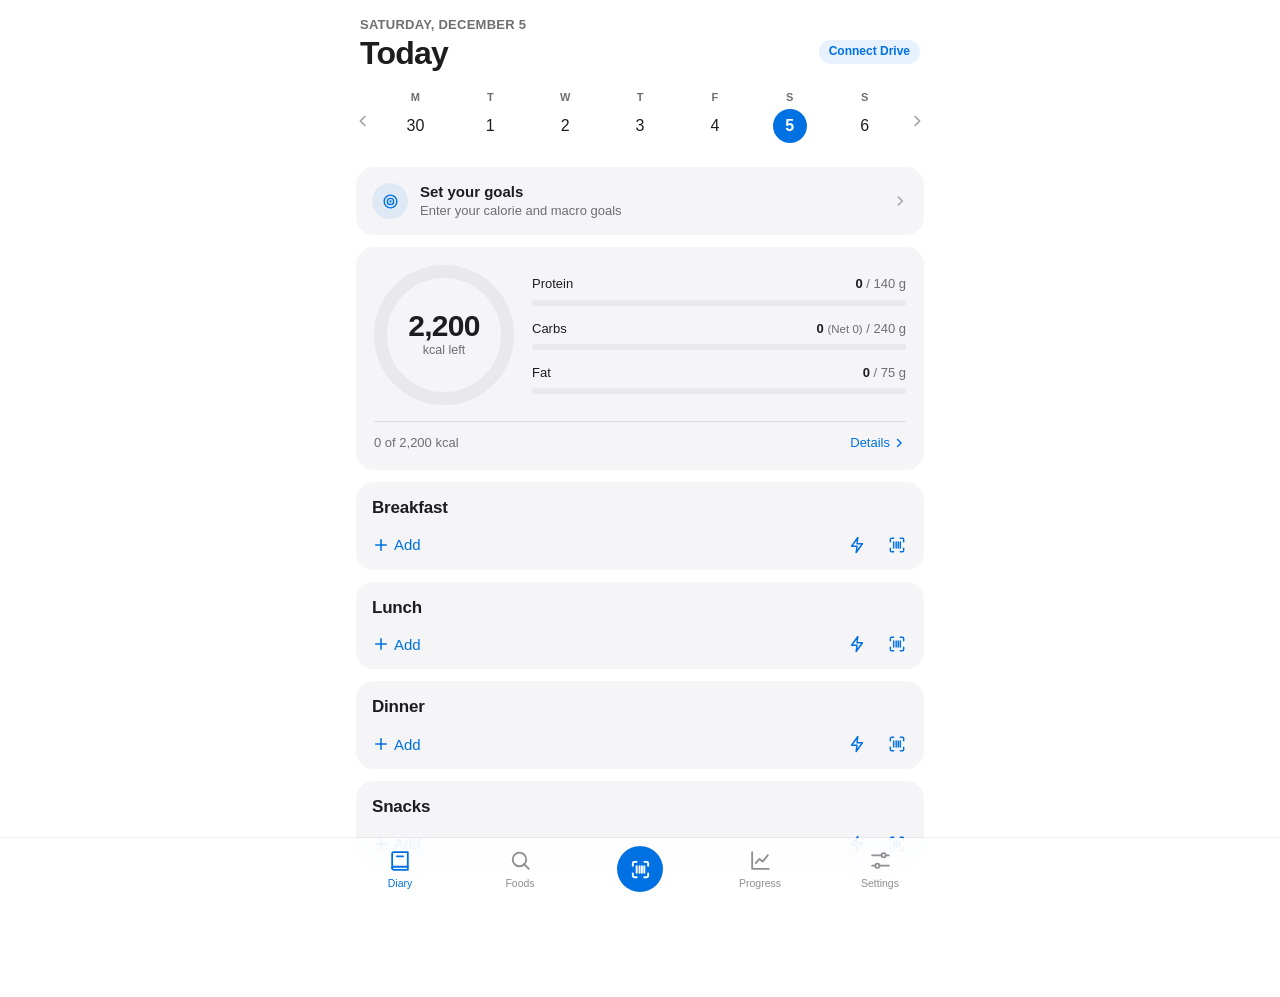
==== commit d0f7b41b: "Add Send to Health button to diary meals Each meal with eaten food gets a heart button (iPhone/iPad " ====
--- a/index.html
+++ b/index.html
@@ -1,5 +1,5 @@
 <!doctype html>
-<html lang="de" data-theme="light">
+<html lang="en" data-theme="light">
 <head>
 <meta charset="utf-8">
 <!-- Content-Security-Policy. GitHub Pages cannot send headers, so this is a meta tag (frame-ancestors is not available that way).
@@ -21,17 +21,17 @@
 <body>
 <div id="app">
   <header class="topbar">
-    <div class="grow"><p id="pageSub" class="eyebrow hidden"></p><h1 id="pageTitle">Tagebuch</h1></div>
+    <div class="grow"><p id="pageSub" class="eyebrow hidden"></p><h1 id="pageTitle">Diary</h1></div>
     <div id="topActions"></div>
     <button id="syncPill" class="sync-pill" type="button" aria-live="polite"></button>
   </header>
   <main id="view"></main>
   <nav class="tabbar">
-    <button data-tab="diary" class="active"><span data-ic="book"></span><span data-t="Tagebuch">Tagebuch</span></button>
-    <button data-tab="library"><span data-ic="search"></span><span data-t="Lebensmittel">Lebensmittel</span></button>
-    <button data-tab="scan" class="scan-tab" data-tl="Scannen" aria-label="Scannen"><span class="scan-btn" data-ic="scan"></span></button>
-    <button data-tab="progress"><span data-ic="chart"></span><span data-t="Fortschritt">Fortschritt</span></button>
-    <button data-tab="profile"><span data-ic="settings"></span><span data-t="Einstellungen">Einstellungen</span></button>
+    <button data-tab="diary" class="active"><span data-ic="book"></span><span data-t="Tagebuch">Diary</span></button>
+    <button data-tab="library"><span data-ic="search"></span><span data-t="Lebensmittel">Foods</span></button>
+    <button data-tab="scan" class="scan-tab" data-tl="Scannen" aria-label="Scan"><span class="scan-btn" data-ic="scan"></span></button>
+    <button data-tab="progress"><span data-ic="chart"></span><span data-t="Fortschritt">Progress</span></button>
+    <button data-tab="profile"><span data-ic="settings"></span><span data-t="Einstellungen">Settings</span></button>
   </nav>
 </div>
 <div id="sheetBackdrop" class="backdrop hidden"></div>
@@ -44,8 +44,8 @@
   <div class="scan-bottom">
     <button class="glass-pill" id="scanMode"><span data-ic="repeat"></span><span id="scanModeL"></span></button>
     <div class="scan-actions">
-      <button class="glass-pill" id="scanManual"><span data-ic="keyboard"></span><span data-t="Nummer eingeben">Nummer eingeben</span></button>
-      <label class="glass-pill"><span data-ic="image"></span><span data-t="Foto">Foto</span><input type="file" accept="image/*" id="scanFile" hidden></label>
+      <button class="glass-pill" id="scanManual"><span data-ic="keyboard"></span><span data-t="Nummer eingeben">Enter number</span></button>
+      <label class="glass-pill"><span data-ic="image"></span><span data-t="Foto">Photo</span><input type="file" accept="image/*" id="scanFile" hidden></label>
     </div>
   </div>
 </div>
@@ -55,9 +55,13 @@
 <script src="i18n.js"></script>
 <script src="foods.js"></script>
 <script src="icons.js"></script>
+<script src="recents.js"></script>
+<script src="healthexport.js"></script>
 <script src="core.js"></script>
 <script src="ui.js"></script>
 <script src="usda.js"></script>
+<script src="swipe.js"></script>
+<script src="macros.js"></script>
 <script src="diary.js"></script>
 <script src="food.js"></script>
 <script src="progress.js"></script>
--- a/style.css
+++ b/style.css
@@ -68,6 +68,14 @@
 .row-item.nav { --inset: 60px; }
 button.row-item:active, .row-item.food:active, .row-item.entry:active, label.row-item.nav:active { background: var(--fill2); }
 .row-item.food, .row-item.entry, label.row-item.nav { cursor: pointer; }
+/* swipe left to delete (swipe.js): the row slides left and a red "Delete" strip follows it in from the right */
+.meal .list { overflow: hidden; }
+.row-item.entry { touch-action: pan-y; transition: transform .17s ease; }
+.row-item.entry.swiping { transition: none; }
+.row-item.entry.swiping, .row-item.entry.leaving { background: var(--fill); z-index: 1; }
+.row-item.entry::after { content: attr(data-del); position: absolute; top: 0; bottom: 0; left: 100%; width: 100%; display: flex; align-items: center; padding-left: 20px; box-sizing: border-box; background: var(--danger); color: #fff; font-weight: 600; opacity: 0; transition: opacity .1s; }
+.row-item.entry.swiping::after, .row-item.entry.leaving::after { opacity: 1; }
+.row-item.entry.will-delete::after { background: var(--danger-ink); }
 .nm { display: block; font-weight: 500; white-space: nowrap; overflow: hidden; text-overflow: ellipsis; }
 .sub { display: block; font-size: 13px; white-space: nowrap; overflow: hidden; text-overflow: ellipsis; }
 .row-val { font-size: 15px; color: var(--mut); white-space: nowrap; }
@@ -107,6 +115,8 @@
 .icon-plain { width: 38px; height: 38px; border: 0; border-radius: 10px; background: none; color: var(--acc); display: inline-flex; align-items: center; justify-content: center; flex: none; }
 .icon-plain:active { background: var(--acc-soft); }
 .icon-plain .ic { width: 20px; height: 20px; }
+.icon-plain.hk-done { color: var(--danger); }
+.icon-plain.hk-done .ic { fill: currentColor; }
 .icon-btn { width: 44px; height: 44px; border: 0; border-radius: 12px; background: var(--fill); color: var(--acc); display: inline-flex; align-items: center; justify-content: center; flex: none; }
 .icon-btn .ic { width: 21px; height: 21px; }
 .round-btn { width: 36px; height: 36px; border: 0; border-radius: 50%; background: var(--bg); color: var(--acc); display: inline-flex; align-items: center; justify-content: center; flex: none; }
@@ -131,6 +141,7 @@
 .chip.on { background: var(--acc); color: #fff; }
 .card .chip { background: var(--bg); }
 .card .chip.on { background: var(--acc); }
+.rsort { margin: 10px 16px 8px; }
 .mini-select { appearance: none; -webkit-appearance: none; border: 0; border-radius: 8px; background: var(--fill) url("data:image/svg+xml,%3Csvg xmlns='http://www.w3.org/2000/svg' viewBox='0 0 24 24' fill='none' stroke='%238e8e93' stroke-width='2.5' stroke-linecap='round' stroke-linejoin='round'%3E%3Cpath d='m7 10 5-5 5 5M7 14l5 5 5-5'/%3E%3C/svg%3E") no-repeat right 6px center / 13px;
   color: var(--acc); font-size: 14px; font-weight: 500; padding: 5px 24px 5px 10px; max-width: 100%; }
 .card .mini-select { background-color: var(--bg); }
@@ -144,6 +155,7 @@
 .field-in { display: flex; align-items: center; gap: 6px; height: 48px; padding: 0 14px; border-radius: 12px; background: var(--fill); transition: box-shadow .15s; }
 .field-in:focus-within { box-shadow: inset 0 0 0 1.5px var(--acc); }
 .field-in input, .field-in select { flex: 1; min-width: 0; height: 100%; border: 0; background: none; outline: none; font-size: 16px; appearance: none; -webkit-appearance: none; }
+.field-in input[readonly] { color: var(--mut); }
 .field-in em { font-style: normal; font-size: 14px; color: var(--mut); }
 .input { width: 100%; height: 48px; padding: 0 14px; border: 0; border-radius: 12px; background: var(--fill); font-size: 16px; outline: none; }
 .input:focus { box-shadow: inset 0 0 0 1.5px var(--acc); }
@@ -188,7 +200,7 @@
 .banner-ic .ic { width: 19px; height: 19px; }
 .badge { font-size: 12px; font-weight: 600; padding: 3px 9px; border-radius: 999px; background: var(--acc); color: #fff; }
 .summary { cursor: pointer; padding: 18px; }
-.sum-top { display: flex; align-items: center; gap: 22px; }
+.sum-top { display: flex; align-items: center; gap: 18px; }
 .ring { position: relative; flex: none; }
 .ring svg { display: block; transform: rotate(-90deg); }
 .ring circle { transition: stroke-dashoffset .7s cubic-bezier(.2, .8, .2, 1); }
@@ -201,6 +213,7 @@
 .mrow .val { color: var(--mut); white-space: nowrap; }
 .mrow .val b { color: var(--txt); font-weight: 600; }
 .mrow .val.over, .mrow .val.over b { color: var(--danger-ink); }
+.sub-nc { font-size: 11.5px; font-weight: 400; color: var(--mut); }
 .bar { height: 6px; border-radius: 3px; background: var(--track); overflow: hidden; }
 .bar > i { display: block; height: 100%; border-radius: 3px; transition: width .7s cubic-bezier(.2, .8, .2, 1); }
 .sum-foot { display: flex; align-items: center; gap: 12px; margin-top: 16px; padding-top: 12px; border-top: .5px solid var(--sep); font-size: 13px; color: var(--mut); }
@@ -422,3 +435,17 @@
 .wd i.plan { width: 6px; height: 6px; margin: -1px; box-sizing: border-box; border: 1.5px solid var(--acc); background: transparent; }
 .proj { margin-top: 8px; font-size: 13px; color: var(--acc); font-weight: 500; }
 .inline-in.wide input { width: 13rem; max-width: 52vw; }
+
+/* ---- Star (favorite) button on food rows ---- */
+.row-acts { display: inline-flex; align-items: center; gap: 6px; flex: none; }
+.star-btn { width: 30px; height: 30px; border: 0; border-radius: 50%; background: transparent; color: var(--mut2); display: inline-flex; align-items: center; justify-content: center; padding: 0; cursor: pointer; }
+.star-btn .ic { width: 20px; height: 20px; stroke-width: 1.9; }
+.star-btn.on { color: #ff9f0a; }   /* same gold as the star on the food sheet */
+.star-btn.on .ic { fill: currentColor; }
+
+/* ---- Claude System Prompt sheet & day copy ---- */
+.prompt-box { max-height: 220px; overflow-y: auto; padding: 12px 14px; margin-top: 10px; font-family: ui-monospace, SFMono-Regular, Menlo, monospace; font-size: 12px; line-height: 1.45; white-space: pre-wrap; word-break: break-word; user-select: all; background: var(--fill2); border-radius: 12px; }
+.prompt-box pre { margin: 0; white-space: pre-wrap; word-break: break-word; }
+.prompt-box code { font-family: inherit; font-size: inherit; }
+#copyDayPrompt { margin-bottom: 12px; }
+
